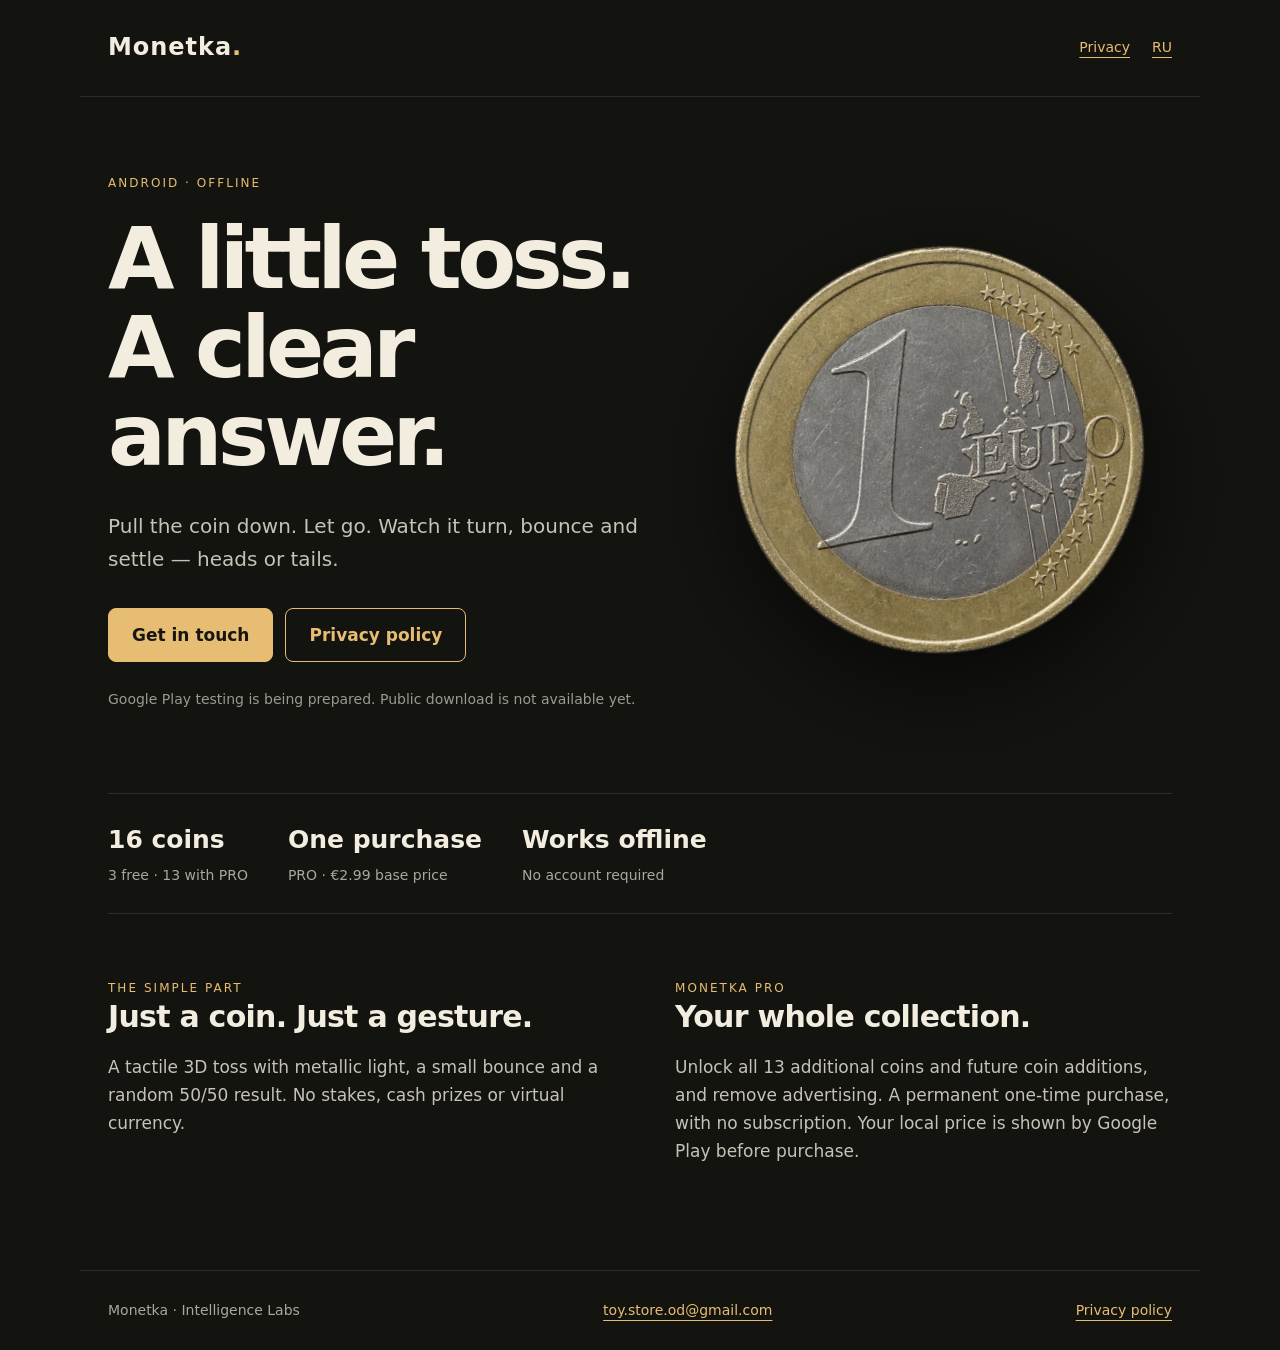
==== index.html @ 25d699db "Publish Monetka website and privacy policy" ====
<!doctype html><html lang="en"><head><meta charset="utf-8"><meta name="viewport" content="width=device-width,initial-scale=1"><meta name="theme-color" content="#131310"><meta name="description" content="Monetka is an offline 3D coin toss app for Android."><title>Monetka — a coin toss, beautifully simple</title><link rel="stylesheet" href="style.css"><link rel="icon" href="images/euro.png"></head><body><header><a class="brand" href="index.html">Monetka<span aria-hidden="true" style="color:#e6bd72">.</span></a><nav aria-label="Navigation"><a href="privacy.html">Privacy</a><a href="ru.html" lang="ru">RU</a></nav></header><main class=""><section class="hero"><div><div class="eyebrow">Android · Offline</div><h1>A little toss.<br>A clear answer.</h1><p class="intro">Pull the coin down. Let go. Watch it turn, bounce and settle — heads or tails.</p><a class="button primary" href="mailto:toy.store.od@gmail.com">Get in touch</a><a class="button" href="privacy.html">Privacy policy</a><p class="note">Google Play testing is being prepared. Public download is not available yet.</p></div><img class="coin" src="images/euro.png" alt="A 3D coin artwork based on the German one-euro coin" width="681" height="681"></section><div class="facts"><div><strong>16 coins</strong><span>3 free · 13 with PRO</span></div><div><strong>One purchase</strong><span>PRO · €2.99 base price</span></div><div><strong>Works offline</strong><span>No account required</span></div></div><section class="split"><div><div class="eyebrow">The simple part</div><h2>Just a coin. Just a gesture.</h2><p>A tactile 3D toss with metallic light, a small bounce and a random 50/50 result. No stakes, cash prizes or virtual currency.</p></div><div><div class="eyebrow">Monetka PRO</div><h2>Your whole collection.</h2><p>Unlock all 13 additional coins and future coin additions, and remove advertising. A permanent one-time purchase, with no subscription. Your local price is shown by Google Play before purchase.</p></div></section></main><footer><span>Monetka · Intelligence Labs</span><a href="mailto:toy.store.od@gmail.com">toy.store.od@gmail.com</a><a href="privacy.html">Privacy policy</a></footer></body></html>
---- style.css ----
*{box-sizing:border-box}html{color-scheme:dark}body{margin:0;background:#131310;color:#f3ede0;font:17px/1.65 system-ui,-apple-system,BlinkMacSystemFont,"Segoe UI",sans-serif}a{color:#e6bd72;text-underline-offset:5px}a:hover{color:#fff}header,main,footer{max-width:1120px;margin:auto;padding:28px}header{display:flex;align-items:center;justify-content:space-between;border-bottom:1px solid #ffffff1b}.brand{font-size:24px;font-weight:650;letter-spacing:.04em;color:inherit;text-decoration:none}nav{display:flex;gap:22px;align-items:center}nav a{font-size:14px}h1{font-size:clamp(48px,7vw,86px);line-height:1.03;letter-spacing:-.055em;font-weight:550;margin:20px 0 30px}h2{font-size:30px;line-height:1.2;letter-spacing:-.025em;margin:48px 0 18px}p{max-width:65ch;color:#c6c2b6}.eyebrow{color:#e6bd72;text-transform:uppercase;font-size:12px;letter-spacing:.17em}.hero{display:grid;grid-template-columns:1.2fr 1fr;gap:40px;align-items:center;min-height:650px}.coin{width:100%;height:auto;max-width:410px;filter:drop-shadow(0 30px 45px #0009);justify-self:center;transform:rotate(-9deg)}.intro{font-size:20px;max-width:29em}.button{display:inline-block;padding:12px 23px;border:1px solid #e6bd72;border-radius:8px;text-decoration:none;font-weight:600;margin:12px 12px 12px 0}.button.primary{background:#e6bd72;color:#17150f}.facts{display:flex;gap:40px;border-block:1px solid #ffffff1b;padding:25px 0;margin:18px 0 65px;flex-wrap:wrap}.facts strong{display:block;color:#f3ede0;font-size:25px;font-weight:550}.facts span{font-size:14px;color:#aaa79c}.split{display:grid;grid-template-columns:1fr 1fr;gap:70px;margin-bottom:60px}.split h2{margin-top:0}.legal{max-width:800px;padding-top:50px;padding-bottom:70px}.legal h1{font-size:clamp(36px,5vw,56px);letter-spacing:-.035em}.legal h2{font-size:23px}.legal li{color:#c6c2b6;margin:8px 0}.note{font-size:14px;color:#9c998f}footer{border-top:1px solid #ffffff1b;display:flex;gap:24px;justify-content:space-between;flex-wrap:wrap;font-size:14px;color:#aaa79c}a:focus-visible{outline:2px solid #e6bd72;outline-offset:6px}@media(max-width:720px){header,main,footer{padding:22px}nav{gap:14px}.hero{grid-template-columns:1fr;gap:10px;min-height:auto;padding-top:38px}.coin{width:70%;max-width:280px;grid-row:2;margin:30px auto 40px}.intro{font-size:18px}h1{font-size:58px}.facts{gap:28px;margin-bottom:45px}.split{grid-template-columns:1fr;gap:32px}.legal h1{font-size:32px;hyphens:auto;overflow-wrap:anywhere}}@media(prefers-reduced-motion:reduce){*{scroll-behavior:auto}}
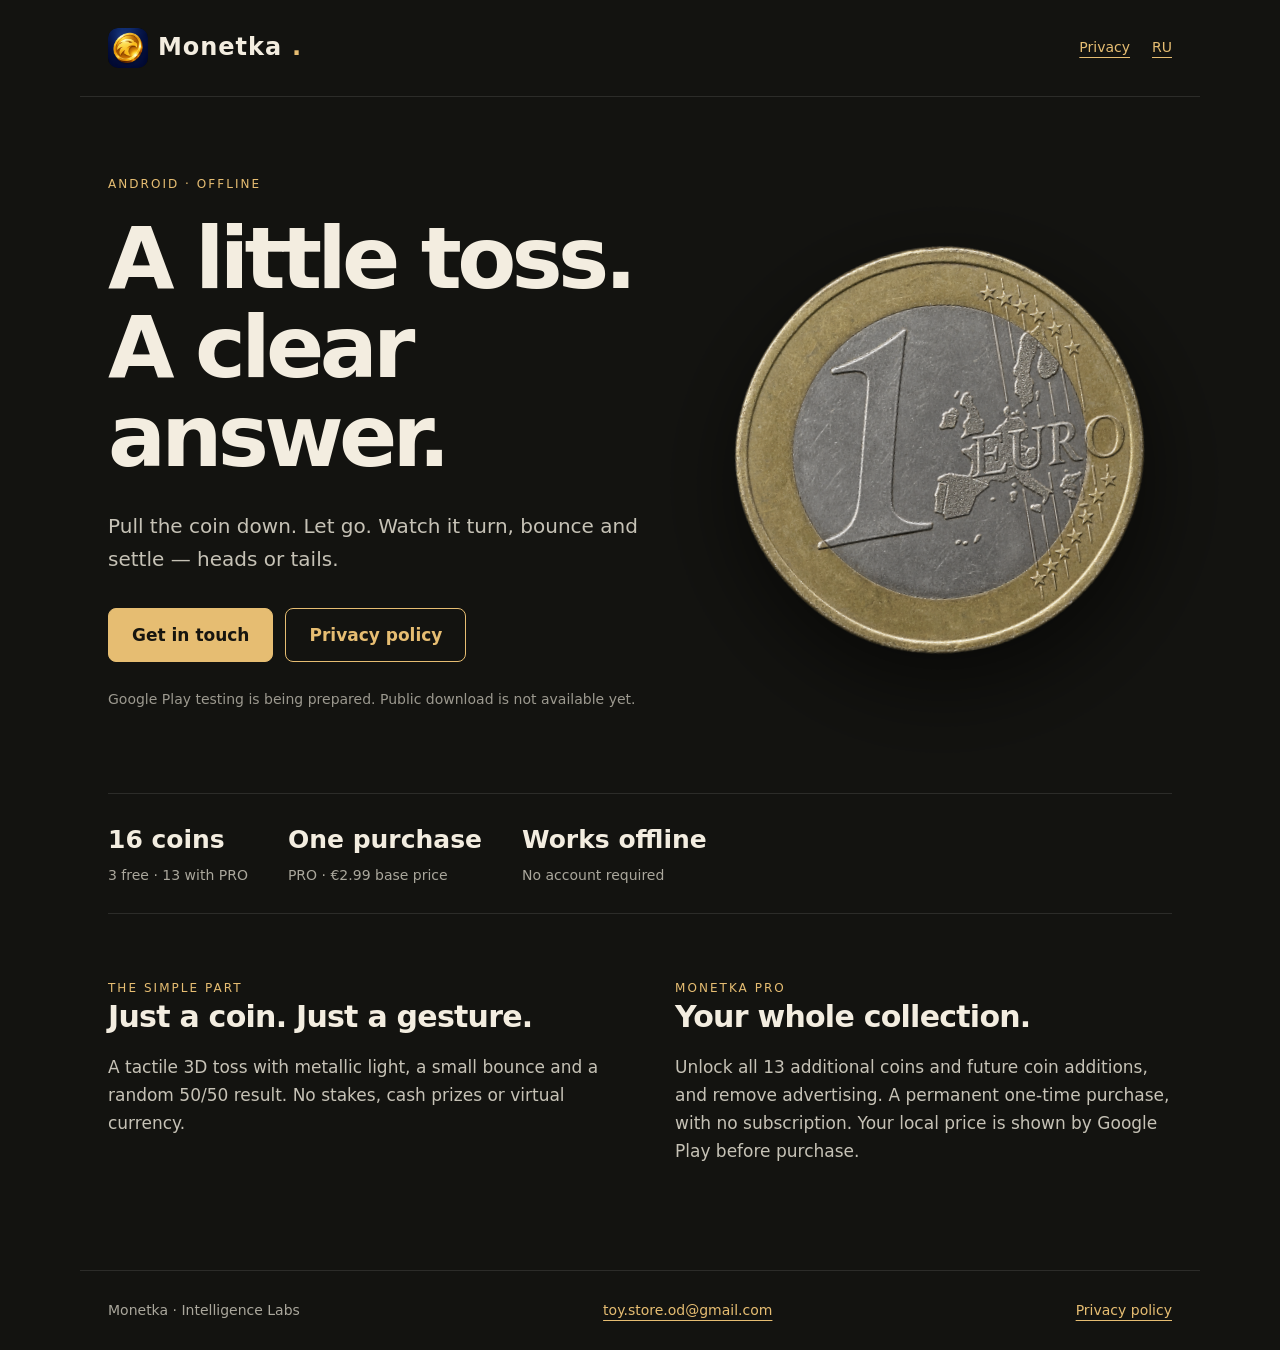
==== commit 23ad7c93: "Use the owner Monetka eagle logo across website and privacy pages" ====
--- a/index.html
+++ b/index.html
@@ -1 +1 @@
-<!doctype html><html lang="en"><head><meta charset="utf-8"><meta name="viewport" content="width=device-width,initial-scale=1"><meta name="theme-color" content="#131310"><meta name="description" content="Monetka is an offline 3D coin toss app for Android."><title>Monetka — a coin toss, beautifully simple</title><link rel="stylesheet" href="style.css"><link rel="icon" href="images/euro.png"></head><body><header><a class="brand" href="index.html">Monetka<span aria-hidden="true" style="color:#e6bd72">.</span></a><nav aria-label="Navigation"><a href="privacy.html">Privacy</a><a href="ru.html" lang="ru">RU</a></nav></header><main class=""><section class="hero"><div><div class="eyebrow">Android · Offline</div><h1>A little toss.<br>A clear answer.</h1><p class="intro">Pull the coin down. Let go. Watch it turn, bounce and settle — heads or tails.</p><a class="button primary" href="mailto:toy.store.od@gmail.com">Get in touch</a><a class="button" href="privacy.html">Privacy policy</a><p class="note">Google Play testing is being prepared. Public download is not available yet.</p></div><img class="coin" src="images/euro.png" alt="A 3D coin artwork based on the German one-euro coin" width="681" height="681"></section><div class="facts"><div><strong>16 coins</strong><span>3 free · 13 with PRO</span></div><div><strong>One purchase</strong><span>PRO · €2.99 base price</span></div><div><strong>Works offline</strong><span>No account required</span></div></div><section class="split"><div><div class="eyebrow">The simple part</div><h2>Just a coin. Just a gesture.</h2><p>A tactile 3D toss with metallic light, a small bounce and a random 50/50 result. No stakes, cash prizes or virtual currency.</p></div><div><div class="eyebrow">Monetka PRO</div><h2>Your whole collection.</h2><p>Unlock all 13 additional coins and future coin additions, and remove advertising. A permanent one-time purchase, with no subscription. Your local price is shown by Google Play before purchase.</p></div></section></main><footer><span>Monetka · Intelligence Labs</span><a href="mailto:toy.store.od@gmail.com">toy.store.od@gmail.com</a><a href="privacy.html">Privacy policy</a></footer></body></html>+<!doctype html><html lang="en"><head><meta charset="utf-8"><meta name="viewport" content="width=device-width,initial-scale=1"><meta name="theme-color" content="#131310"><meta name="description" content="Monetka is an offline 3D coin toss app for Android."><title>Monetka — a coin toss, beautifully simple</title><link rel="stylesheet" href="style.css?v=brand2"><link rel="icon" type="image/png" sizes="512x512" href="images/monetka-logo.png"><link rel="apple-touch-icon" sizes="180x180" href="images/apple-touch-icon.png"></head><body><header><a class="brand" href="index.html"><img src="images/monetka-logo.png" alt="" width="40" height="40">Monetka<span aria-hidden="true" style="color:#e6bd72">.</span></a><nav aria-label="Navigation"><a href="privacy.html">Privacy</a><a href="ru.html" lang="ru">RU</a></nav></header><main class=""><section class="hero"><div><div class="eyebrow">Android · Offline</div><h1>A little toss.<br>A clear answer.</h1><p class="intro">Pull the coin down. Let go. Watch it turn, bounce and settle — heads or tails.</p><a class="button primary" href="mailto:toy.store.od@gmail.com">Get in touch</a><a class="button" href="privacy.html">Privacy policy</a><p class="note">Google Play testing is being prepared. Public download is not available yet.</p></div><img class="coin" src="images/euro.png" alt="A 3D coin artwork based on the German one-euro coin" width="681" height="681"></section><div class="facts"><div><strong>16 coins</strong><span>3 free · 13 with PRO</span></div><div><strong>One purchase</strong><span>PRO · €2.99 base price</span></div><div><strong>Works offline</strong><span>No account required</span></div></div><section class="split"><div><div class="eyebrow">The simple part</div><h2>Just a coin. Just a gesture.</h2><p>A tactile 3D toss with metallic light, a small bounce and a random 50/50 result. No stakes, cash prizes or virtual currency.</p></div><div><div class="eyebrow">Monetka PRO</div><h2>Your whole collection.</h2><p>Unlock all 13 additional coins and future coin additions, and remove advertising. A permanent one-time purchase, with no subscription. Your local price is shown by Google Play before purchase.</p></div></section></main><footer><span>Monetka · Intelligence Labs</span><a href="mailto:toy.store.od@gmail.com">toy.store.od@gmail.com</a><a href="privacy.html">Privacy policy</a></footer></body></html>
--- a/style.css
+++ b/style.css
@@ -1 +1,2 @@
-*{box-sizing:border-box}html{color-scheme:dark}body{margin:0;background:#131310;color:#f3ede0;font:17px/1.65 system-ui,-apple-system,BlinkMacSystemFont,"Segoe UI",sans-serif}a{color:#e6bd72;text-underline-offset:5px}a:hover{color:#fff}header,main,footer{max-width:1120px;margin:auto;padding:28px}header{display:flex;align-items:center;justify-content:space-between;border-bottom:1px solid #ffffff1b}.brand{font-size:24px;font-weight:650;letter-spacing:.04em;color:inherit;text-decoration:none}nav{display:flex;gap:22px;align-items:center}nav a{font-size:14px}h1{font-size:clamp(48px,7vw,86px);line-height:1.03;letter-spacing:-.055em;font-weight:550;margin:20px 0 30px}h2{font-size:30px;line-height:1.2;letter-spacing:-.025em;margin:48px 0 18px}p{max-width:65ch;color:#c6c2b6}.eyebrow{color:#e6bd72;text-transform:uppercase;font-size:12px;letter-spacing:.17em}.hero{display:grid;grid-template-columns:1.2fr 1fr;gap:40px;align-items:center;min-height:650px}.coin{width:100%;height:auto;max-width:410px;filter:drop-shadow(0 30px 45px #0009);justify-self:center;transform:rotate(-9deg)}.intro{font-size:20px;max-width:29em}.button{display:inline-block;padding:12px 23px;border:1px solid #e6bd72;border-radius:8px;text-decoration:none;font-weight:600;margin:12px 12px 12px 0}.button.primary{background:#e6bd72;color:#17150f}.facts{display:flex;gap:40px;border-block:1px solid #ffffff1b;padding:25px 0;margin:18px 0 65px;flex-wrap:wrap}.facts strong{display:block;color:#f3ede0;font-size:25px;font-weight:550}.facts span{font-size:14px;color:#aaa79c}.split{display:grid;grid-template-columns:1fr 1fr;gap:70px;margin-bottom:60px}.split h2{margin-top:0}.legal{max-width:800px;padding-top:50px;padding-bottom:70px}.legal h1{font-size:clamp(36px,5vw,56px);letter-spacing:-.035em}.legal h2{font-size:23px}.legal li{color:#c6c2b6;margin:8px 0}.note{font-size:14px;color:#9c998f}footer{border-top:1px solid #ffffff1b;display:flex;gap:24px;justify-content:space-between;flex-wrap:wrap;font-size:14px;color:#aaa79c}a:focus-visible{outline:2px solid #e6bd72;outline-offset:6px}@media(max-width:720px){header,main,footer{padding:22px}nav{gap:14px}.hero{grid-template-columns:1fr;gap:10px;min-height:auto;padding-top:38px}.coin{width:70%;max-width:280px;grid-row:2;margin:30px auto 40px}.intro{font-size:18px}h1{font-size:58px}.facts{gap:28px;margin-bottom:45px}.split{grid-template-columns:1fr;gap:32px}.legal h1{font-size:32px;hyphens:auto;overflow-wrap:anywhere}}@media(prefers-reduced-motion:reduce){*{scroll-behavior:auto}}+*{box-sizing:border-box}html{color-scheme:dark}body{margin:0;background:#131310;color:#f3ede0;font:17px/1.65 system-ui,-apple-system,BlinkMacSystemFont,"Segoe UI",sans-serif}a{color:#e6bd72;text-underline-offset:5px}a:hover{color:#fff}header,main,footer{max-width:1120px;margin:auto;padding:28px}header{display:flex;align-items:center;justify-content:space-between;border-bottom:1px solid #ffffff1b}.brand{display:inline-flex;align-items:center;gap:10px;font-size:24px;font-weight:650;letter-spacing:.04em;color:inherit;text-decoration:none}nav{display:flex;gap:22px;align-items:center}nav a{font-size:14px}h1{font-size:clamp(48px,7vw,86px);line-height:1.03;letter-spacing:-.055em;font-weight:550;margin:20px 0 30px}h2{font-size:30px;line-height:1.2;letter-spacing:-.025em;margin:48px 0 18px}p{max-width:65ch;color:#c6c2b6}.eyebrow{color:#e6bd72;text-transform:uppercase;font-size:12px;letter-spacing:.17em}.hero{display:grid;grid-template-columns:1.2fr 1fr;gap:40px;align-items:center;min-height:650px}.coin{width:100%;height:auto;max-width:410px;filter:drop-shadow(0 30px 45px #0009);justify-self:center;transform:rotate(-9deg)}.intro{font-size:20px;max-width:29em}.button{display:inline-block;padding:12px 23px;border:1px solid #e6bd72;border-radius:8px;text-decoration:none;font-weight:600;margin:12px 12px 12px 0}.button.primary{background:#e6bd72;color:#17150f}.facts{display:flex;gap:40px;border-block:1px solid #ffffff1b;padding:25px 0;margin:18px 0 65px;flex-wrap:wrap}.facts strong{display:block;color:#f3ede0;font-size:25px;font-weight:550}.facts span{font-size:14px;color:#aaa79c}.split{display:grid;grid-template-columns:1fr 1fr;gap:70px;margin-bottom:60px}.split h2{margin-top:0}.legal{max-width:800px;padding-top:50px;padding-bottom:70px}.legal h1{font-size:clamp(36px,5vw,56px);letter-spacing:-.035em}.legal h2{font-size:23px}.legal li{color:#c6c2b6;margin:8px 0}.note{font-size:14px;color:#9c998f}footer{border-top:1px solid #ffffff1b;display:flex;gap:24px;justify-content:space-between;flex-wrap:wrap;font-size:14px;color:#aaa79c}a:focus-visible{outline:2px solid #e6bd72;outline-offset:6px}@media(max-width:720px){header,main,footer{padding:22px}nav{gap:14px}.hero{grid-template-columns:1fr;gap:10px;min-height:auto;padding-top:38px}.coin{width:70%;max-width:280px;grid-row:2;margin:30px auto 40px}.intro{font-size:18px}h1{font-size:58px}.facts{gap:28px;margin-bottom:45px}.split{grid-template-columns:1fr;gap:32px}.legal h1{font-size:32px;hyphens:auto;overflow-wrap:anywhere}}@media(prefers-reduced-motion:reduce){*{scroll-behavior:auto}}
+.brand img{display:block;flex:none;border-radius:10px}@media(max-width:420px){header{flex-wrap:wrap;gap:16px}}
